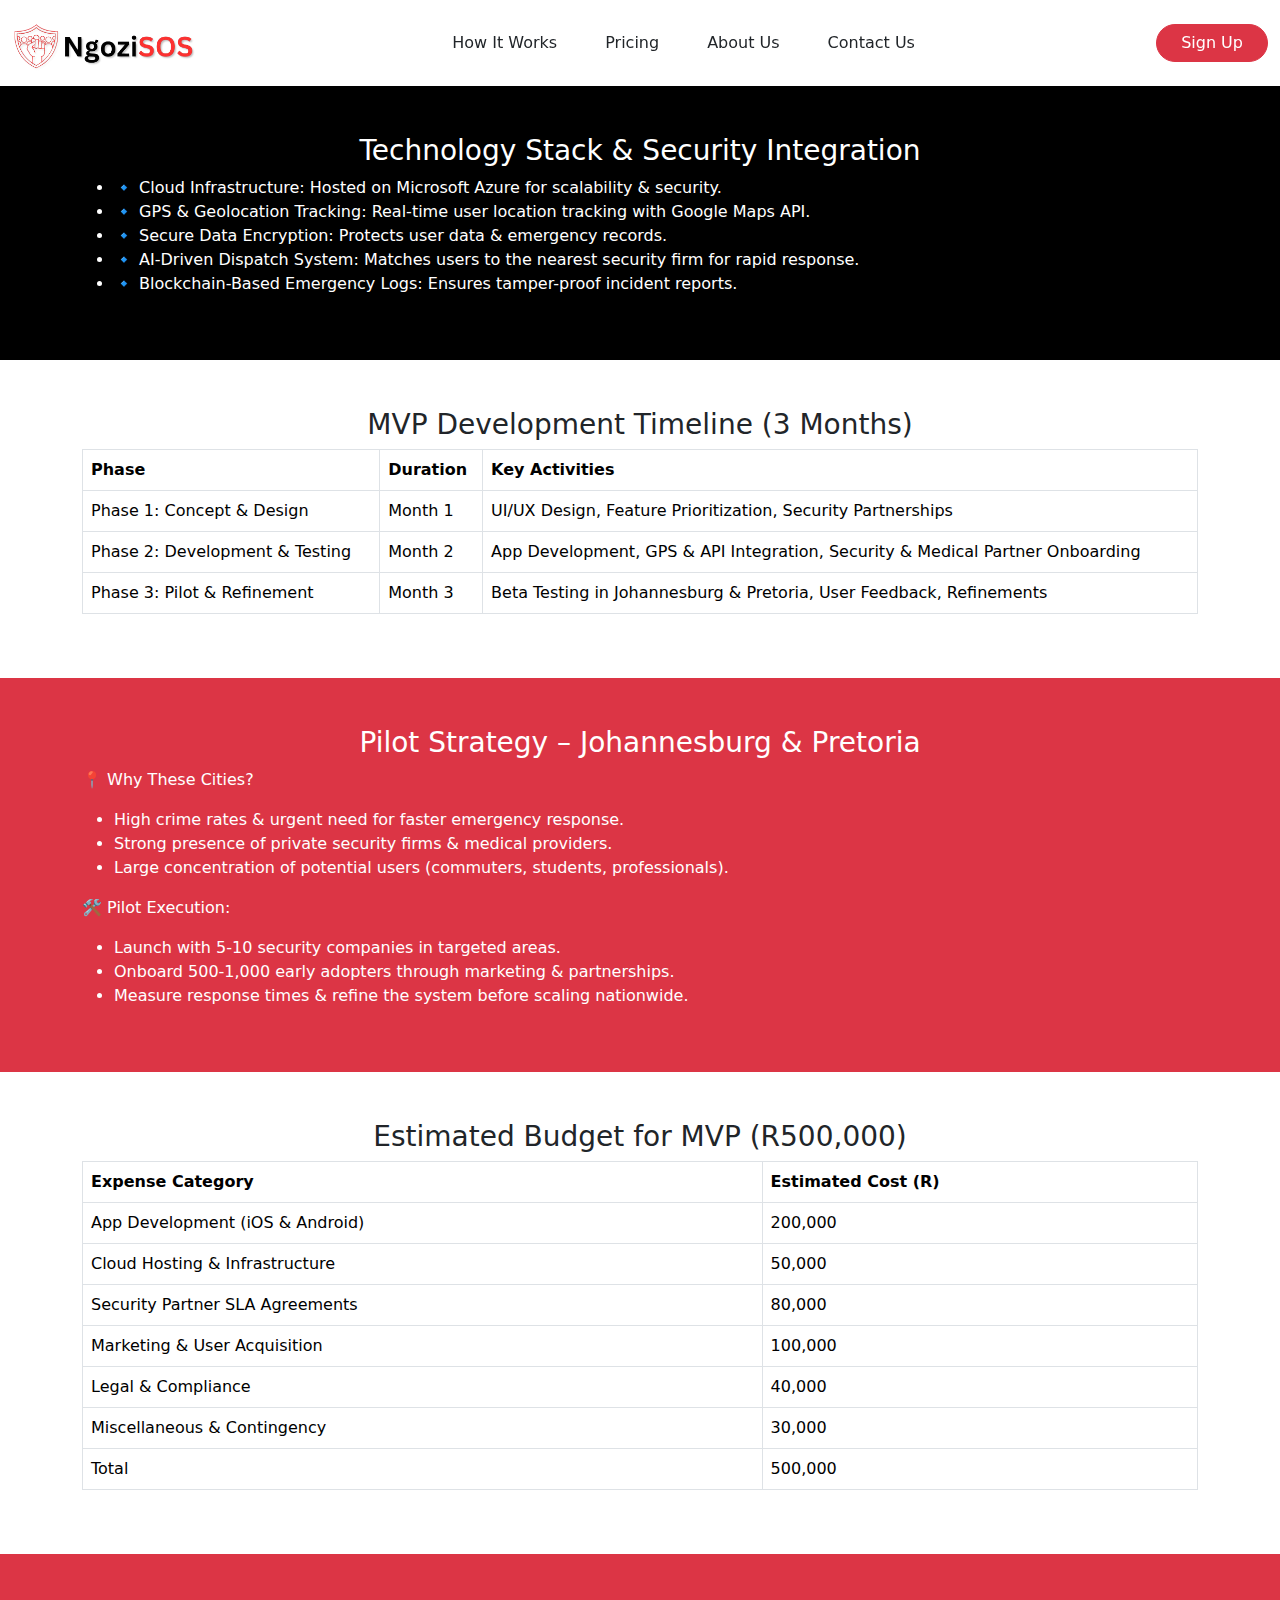
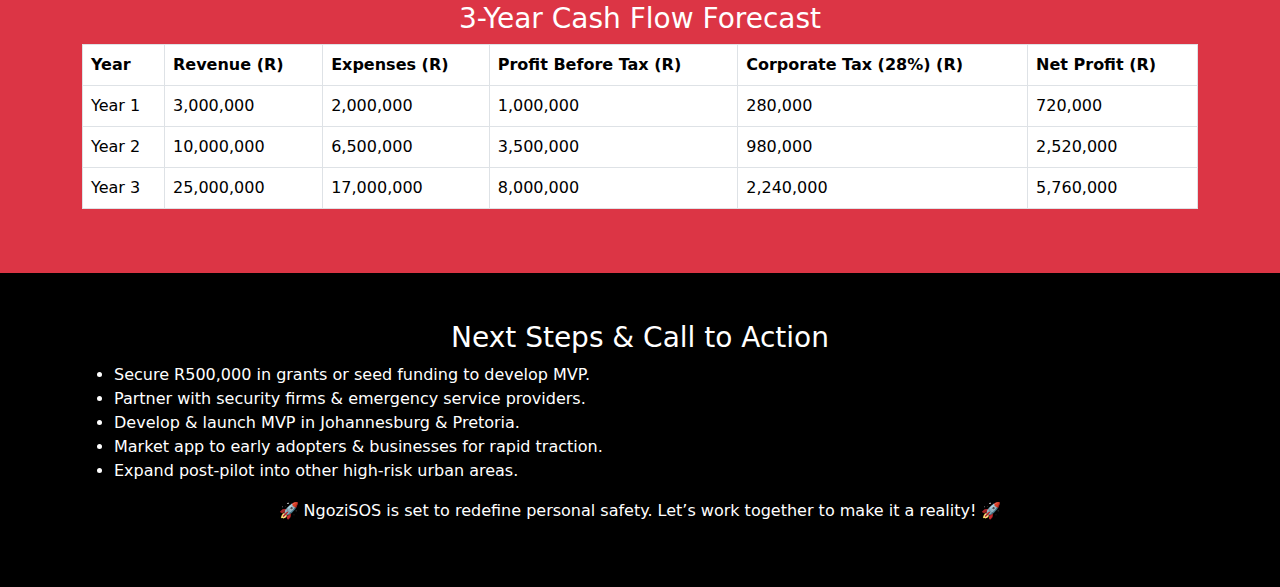
==== about.html @ a8a35af9 "Updated pages" ====
<!DOCTYPE html>
<html lang="en">
<head>
    <meta charset="UTF-8">
    <meta name="viewport" content="width=device-width, initial-scale=1.0">
    <title>About Us</title>
    <link href="https://cdn.jsdelivr.net/npm/bootstrap@5.3.0/dist/css/bootstrap.min.css" rel="stylesheet">
    <link rel="stylesheet" href="https://cdnjs.cloudflare.com/ajax/libs/font-awesome/5.15.4/css/all.min.css">
</head>
<body>
    <nav class="navbar navbar-expand-lg navbar-light bg-white sticky-top shadow-sm">
        <div class="container-fluid">
            <a class="navbar-brand" href="index.html">
                <img src="images/NgoziSOS-removebg-preview.png" alt="Logo" height="60"> 
            </a>
            <button class="navbar-toggler" type="button" data-bs-toggle="collapse" data-bs-target="#navbarNav" aria-controls="navbarNav" aria-expanded="false" aria-label="Toggle navigation">
                <span class="navbar-toggler-icon"></span>
            </button>
            <div class="collapse navbar-collapse" id="navbarNav">
                <ul class="navbar-nav mx-auto mb-2 mb-lg-0"> 
                  <li class="nav-item mx-3"> 
                        <a class="nav-link text-dark" href="how-it-works.html">How It Works</a>
                    </li>
                    <li class="nav-item mx-3"> 
                        <a class="nav-link text-dark" href="pricing.html">Pricing</a>
                    </li>
                    <li class="nav-item mx-3"> 
                        <a class="nav-link text-dark" href="about.html">About Us</a>
                    </li>
                    <li class="nav-item mx-3"> 
                        <a class="nav-link text-dark" href="contact.html">Contact Us</a>
                    </li>
                </ul>
                <a href="#" class="btn btn-danger rounded-pill px-4">Sign Up</a>
            </div>
        </div>
    </nav>
    <div class="container-fluid bg-black text-white py-5">
        <div class="container">
            <h3 class="text-center">Technology Stack & Security Integration</h3>
            <ul>
                <li>🔹 Cloud Infrastructure: Hosted on Microsoft Azure for scalability & security.</li>
                <li>🔹 GPS & Geolocation Tracking: Real-time user location tracking with Google Maps API.</li>
                <li>🔹 Secure Data Encryption: Protects user data & emergency records.</li>
                <li>🔹 AI-Driven Dispatch System: Matches users to the nearest security firm for rapid response.</li>
                <li>🔹 Blockchain-Based Emergency Logs: Ensures tamper-proof incident reports.</li>
            </ul>
        </div>
    </div>
    <div class="container-fluid bg-white text-dark py-5">
        <div class="container">
            <h3 class="text-center">MVP Development Timeline (3 Months)</h3>
            <table class="table table-bordered">
                <thead>
                    <tr>
                        <th>Phase</th>
                        <th>Duration</th>
                        <th>Key Activities</th>
                    </tr>
                </thead>
                <tbody>
                    <tr>
                        <td>Phase 1: Concept & Design</td>
                        <td>Month 1</td>
                        <td>UI/UX Design, Feature Prioritization, Security Partnerships</td>
                    </tr>
                    <tr>
                        <td>Phase 2: Development & Testing</td>
                        <td>Month 2</td>
                        <td>App Development, GPS & API Integration, Security & Medical Partner Onboarding</td>
                    </tr>
                    <tr>
                        <td>Phase 3: Pilot & Refinement</td>
                        <td>Month 3</td>
                        <td>Beta Testing in Johannesburg & Pretoria, User Feedback, Refinements</td>
                    </tr>
                </tbody>
            </table>
        </div>
    </div>
    <div class="container-fluid bg-danger text-white py-5">
        <div class="container">
            <h3 class="text-center">Pilot Strategy – Johannesburg & Pretoria</h3>
            <p>📍 Why These Cities?</p>
            <ul>
                <li>High crime rates & urgent need for faster emergency response.</li>
                <li>Strong presence of private security firms & medical providers.</li>
                <li>Large concentration of potential users (commuters, students, professionals).</li>
            </ul>
            <p>🛠 Pilot Execution:</p>
            <ul>
                <li>Launch with 5-10 security companies in targeted areas.</li>
                <li>Onboard 500-1,000 early adopters through marketing & partnerships.</li>
                <li>Measure response times & refine the system before scaling nationwide.</li>
            </ul>
        </div>
    </div>
    <div class="container-fluid bg-white text-dark py-5">
        <div class="container">
            <h3 class="text-center">Estimated Budget for MVP (R500,000)</h3>
            <table class="table table-bordered">
                <thead>
                    <tr>
                        <th>Expense Category</th>
                        <th>Estimated Cost (R)</th>
                    </tr>
                </thead>
                <tbody>
                    <tr>
                        <td>App Development (iOS & Android)</td>
                        <td>200,000</td>
                    </tr>
                    <tr>
                        <td>Cloud Hosting & Infrastructure</td>
                        <td>50,000</td>
                    </tr>
                    <tr>
                        <td>Security Partner SLA Agreements</td>
                        <td>80,000</td>
                    </tr>
                    <tr>
                        <td>Marketing & User Acquisition</td>
                        <td>100,000</td>
                    </tr>
                    <tr>
                        <td>Legal & Compliance</td>
                        <td>40,000</td>
                    </tr>
                    <tr>
                        <td>Miscellaneous & Contingency</td>
                        <td>30,000</td>
                    </tr>
                    <tr>
                        <td>Total</td>
                        <td>500,000</td>
                    </tr>
                </tbody>
            </table>
        </div>
    </div>
    <div class="container-fluid bg-danger text-white py-5">
        <div class="container">
            <h3 class="text-center">3-Year Cash Flow Forecast</h3>
            <table class="table table-bordered">
                <thead>
                    <tr>
                        <th>Year</th>
                        <th>Revenue (R)</th>
                        <th>Expenses (R)</th>
                        <th>Profit Before Tax (R)</th>
                        <th>Corporate Tax (28%) (R)</th>
                        <th>Net Profit (R)</th>
                    </tr>
                </thead>
                <tbody>
                    <tr>
                        <td>Year 1</td>
                        <td>3,000,000</td>
                        <td>2,000,000</td>
                        <td>1,000,000</td>
                        <td>280,000</td>
                        <td>720,000</td>
                    </tr>
                    <tr>
                        <td>Year 2</td>
                        <td>10,000,000</td>
                        <td>6,500,000</td>
                        <td>3,500,000</td>
                        <td>980,000</td>
                        <td>2,520,000</td>
                    </tr>
                    <tr>
                        <td>Year 3</td>
                        <td>25,000,000</td>
                        <td>17,000,000</td>
                        <td>8,000,000</td>
                        <td>2,240,000</td>
                        <td>5,760,000</td>
                    </tr>
                </tbody>
            </table>
        </div>
    </div>
    <div class="container-fluid bg-black text-white py-5">
        <div class="container">
            <h3 class="text-center">Next Steps & Call to Action</h3>
            <ul>
                <li>Secure R500,000 in grants or seed funding to develop MVP.</li>
                <li>Partner with security firms & emergency service providers.</li>
                <li>Develop & launch MVP in Johannesburg & Pretoria.</li>
                <li>Market app to early adopters & businesses for rapid traction.</li>
                <li>Expand post-pilot into other high-risk urban areas.</li>
            </ul>
            <p class="text-center">🚀 NgoziSOS is set to redefine personal safety. Let’s work together to make it a reality! 🚀</p>
        </div>
    </div>
</body>
</html>
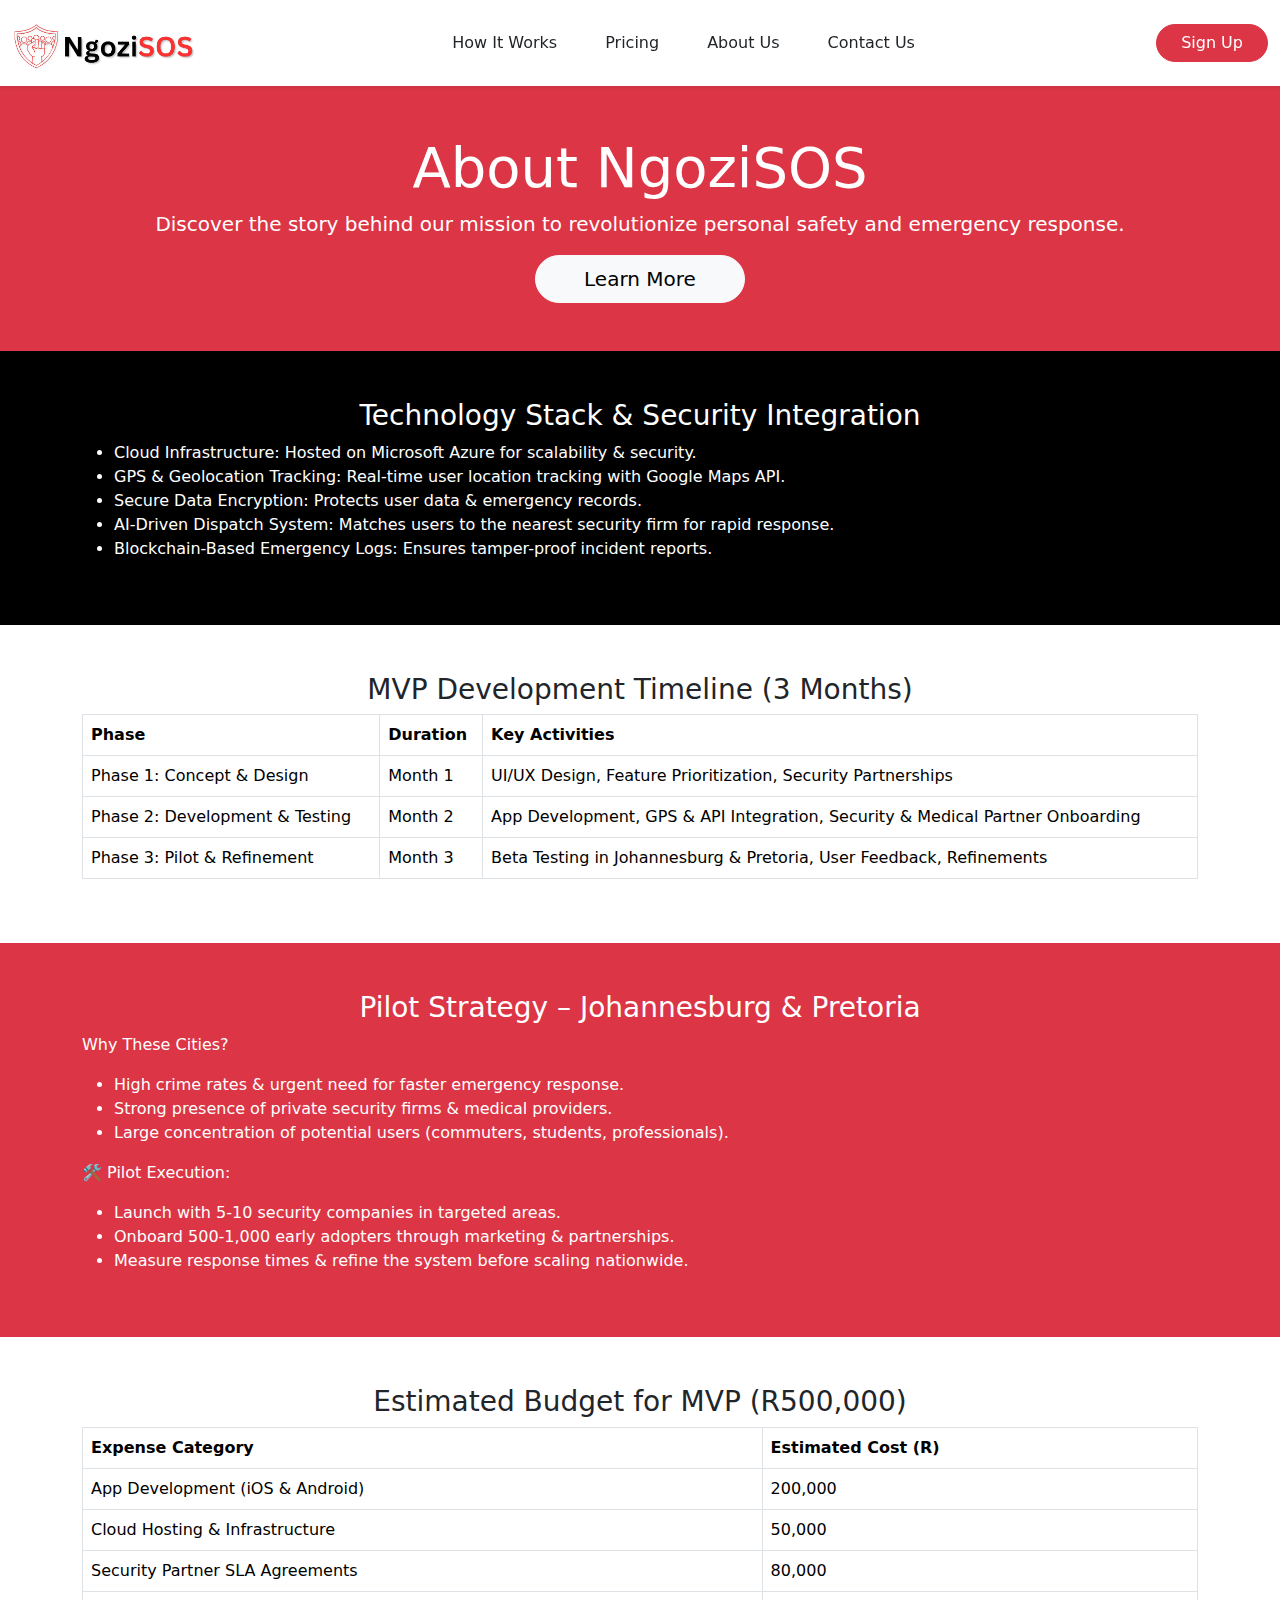
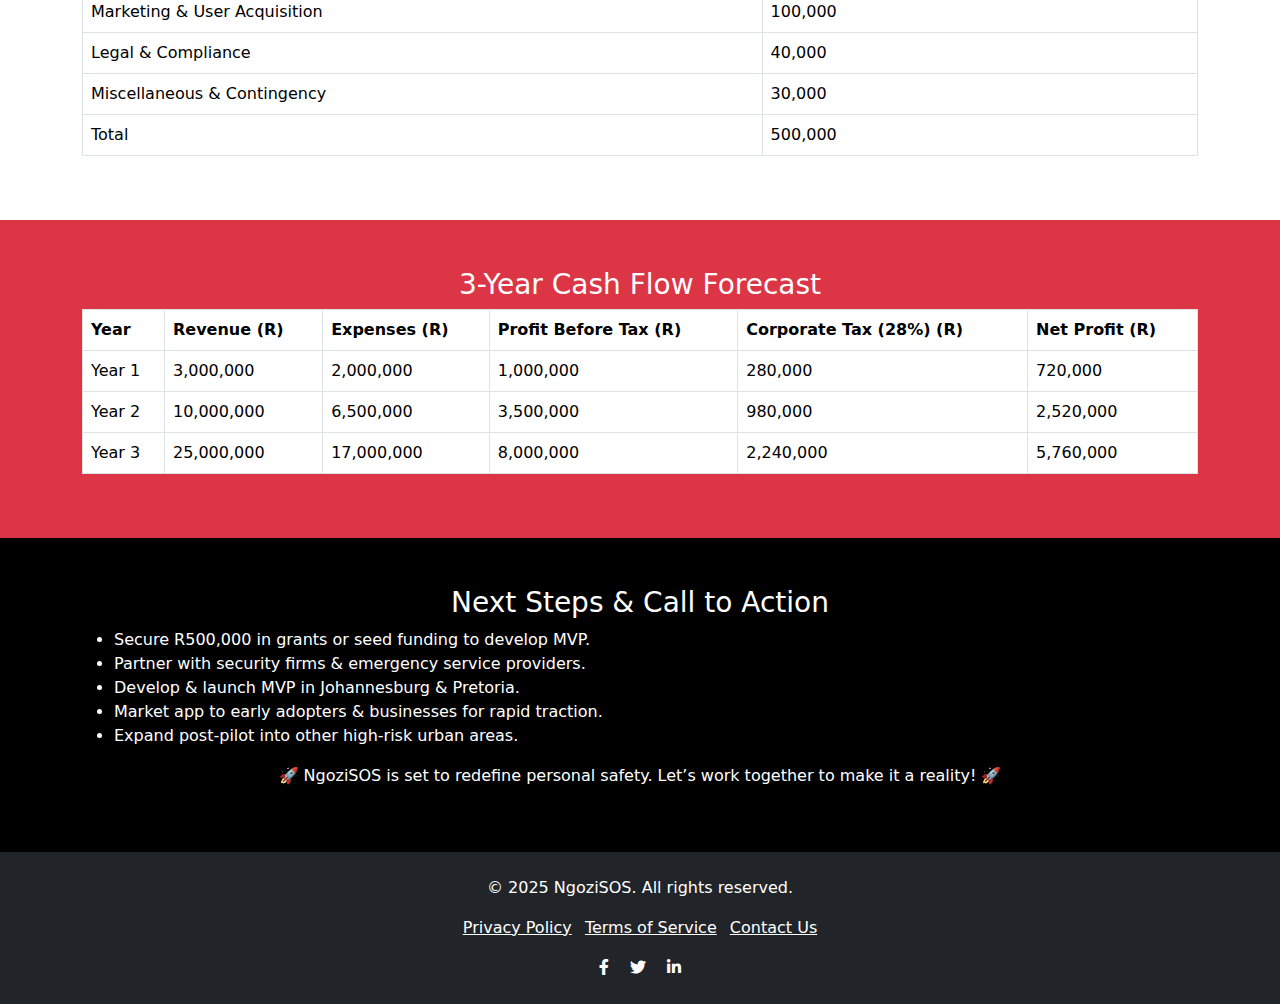
==== commit 2f044c58: "responsiveness" ====
--- a/about.html
+++ b/about.html
@@ -35,53 +35,62 @@
             </div>
         </div>
     </nav>
+    <div class="jumbotron jumbotron-fluid bg-danger text-white text-center py-5">
+        <div class="container">
+            <h1 class="display-4">About NgoziSOS</h1>
+            <p class="lead">Discover the story behind our mission to revolutionize personal safety and emergency response.</p>
+            <a href="#" class="btn btn-light btn-lg rounded-pill px-5">Learn More</a>
+        </div>
+    </div>
     <div class="container-fluid bg-black text-white py-5">
         <div class="container">
             <h3 class="text-center">Technology Stack & Security Integration</h3>
             <ul>
-                <li>🔹 Cloud Infrastructure: Hosted on Microsoft Azure for scalability & security.</li>
-                <li>🔹 GPS & Geolocation Tracking: Real-time user location tracking with Google Maps API.</li>
-                <li>🔹 Secure Data Encryption: Protects user data & emergency records.</li>
-                <li>🔹 AI-Driven Dispatch System: Matches users to the nearest security firm for rapid response.</li>
-                <li>🔹 Blockchain-Based Emergency Logs: Ensures tamper-proof incident reports.</li>
+                <li>Cloud Infrastructure: Hosted on Microsoft Azure for scalability & security.</li>
+                <li>GPS & Geolocation Tracking: Real-time user location tracking with Google Maps API.</li>
+                <li>Secure Data Encryption: Protects user data & emergency records.</li>
+                <li>AI-Driven Dispatch System: Matches users to the nearest security firm for rapid response.</li>
+                <li>Blockchain-Based Emergency Logs: Ensures tamper-proof incident reports.</li>
             </ul>
         </div>
     </div>
     <div class="container-fluid bg-white text-dark py-5">
         <div class="container">
             <h3 class="text-center">MVP Development Timeline (3 Months)</h3>
-            <table class="table table-bordered">
-                <thead>
-                    <tr>
-                        <th>Phase</th>
-                        <th>Duration</th>
-                        <th>Key Activities</th>
-                    </tr>
-                </thead>
-                <tbody>
-                    <tr>
-                        <td>Phase 1: Concept & Design</td>
-                        <td>Month 1</td>
-                        <td>UI/UX Design, Feature Prioritization, Security Partnerships</td>
-                    </tr>
-                    <tr>
-                        <td>Phase 2: Development & Testing</td>
-                        <td>Month 2</td>
-                        <td>App Development, GPS & API Integration, Security & Medical Partner Onboarding</td>
-                    </tr>
-                    <tr>
-                        <td>Phase 3: Pilot & Refinement</td>
-                        <td>Month 3</td>
-                        <td>Beta Testing in Johannesburg & Pretoria, User Feedback, Refinements</td>
-                    </tr>
-                </tbody>
-            </table>
+            <div class="table-responsive">
+                <table class="table table-bordered">
+                    <thead>
+                        <tr>
+                            <th>Phase</th>
+                            <th>Duration</th>
+                            <th>Key Activities</th>
+                        </tr>
+                    </thead>
+                    <tbody>
+                        <tr>
+                            <td>Phase 1: Concept & Design</td>
+                            <td>Month 1</td>
+                            <td>UI/UX Design, Feature Prioritization, Security Partnerships</td>
+                        </tr>
+                        <tr>
+                            <td>Phase 2: Development & Testing</td>
+                            <td>Month 2</td>
+                            <td>App Development, GPS & API Integration, Security & Medical Partner Onboarding</td>
+                        </tr>
+                        <tr>
+                            <td>Phase 3: Pilot & Refinement</td>
+                            <td>Month 3</td>
+                            <td>Beta Testing in Johannesburg & Pretoria, User Feedback, Refinements</td>
+                        </tr>
+                    </tbody>
+                </table>
+            </div>
         </div>
     </div>
     <div class="container-fluid bg-danger text-white py-5">
         <div class="container">
             <h3 class="text-center">Pilot Strategy – Johannesburg & Pretoria</h3>
-            <p>📍 Why These Cities?</p>
+            <p>Why These Cities?</p>
             <ul>
                 <li>High crime rates & urgent need for faster emergency response.</li>
                 <li>Strong presence of private security firms & medical providers.</li>
@@ -98,87 +107,91 @@
     <div class="container-fluid bg-white text-dark py-5">
         <div class="container">
             <h3 class="text-center">Estimated Budget for MVP (R500,000)</h3>
-            <table class="table table-bordered">
-                <thead>
-                    <tr>
-                        <th>Expense Category</th>
-                        <th>Estimated Cost (R)</th>
-                    </tr>
-                </thead>
-                <tbody>
-                    <tr>
-                        <td>App Development (iOS & Android)</td>
-                        <td>200,000</td>
-                    </tr>
-                    <tr>
-                        <td>Cloud Hosting & Infrastructure</td>
-                        <td>50,000</td>
-                    </tr>
-                    <tr>
-                        <td>Security Partner SLA Agreements</td>
-                        <td>80,000</td>
-                    </tr>
-                    <tr>
-                        <td>Marketing & User Acquisition</td>
-                        <td>100,000</td>
-                    </tr>
-                    <tr>
-                        <td>Legal & Compliance</td>
-                        <td>40,000</td>
-                    </tr>
-                    <tr>
-                        <td>Miscellaneous & Contingency</td>
-                        <td>30,000</td>
-                    </tr>
-                    <tr>
-                        <td>Total</td>
-                        <td>500,000</td>
-                    </tr>
-                </tbody>
-            </table>
+            <div class="table-responsive">
+                <table class="table table-bordered">
+                    <thead>
+                        <tr>
+                            <th>Expense Category</th>
+                            <th>Estimated Cost (R)</th>
+                        </tr>
+                    </thead>
+                    <tbody>
+                        <tr>
+                            <td>App Development (iOS & Android)</td>
+                            <td>200,000</td>
+                        </tr>
+                        <tr>
+                            <td>Cloud Hosting & Infrastructure</td>
+                            <td>50,000</td>
+                        </tr>
+                        <tr>
+                            <td>Security Partner SLA Agreements</td>
+                            <td>80,000</td>
+                        </tr>
+                        <tr>
+                            <td>Marketing & User Acquisition</td>
+                            <td>100,000</td>
+                        </tr>
+                        <tr>
+                            <td>Legal & Compliance</td>
+                            <td>40,000</td>
+                        </tr>
+                        <tr>
+                            <td>Miscellaneous & Contingency</td>
+                            <td>30,000</td>
+                        </tr>
+                        <tr>
+                            <td>Total</td>
+                            <td>500,000</td>
+                        </tr>
+                    </tbody>
+                </table>
+            </div>
         </div>
     </div>
     <div class="container-fluid bg-danger text-white py-5">
         <div class="container">
             <h3 class="text-center">3-Year Cash Flow Forecast</h3>
-            <table class="table table-bordered">
-                <thead>
-                    <tr>
-                        <th>Year</th>
-                        <th>Revenue (R)</th>
-                        <th>Expenses (R)</th>
-                        <th>Profit Before Tax (R)</th>
-                        <th>Corporate Tax (28%) (R)</th>
-                        <th>Net Profit (R)</th>
-                    </tr>
-                </thead>
-                <tbody>
-                    <tr>
-                        <td>Year 1</td>
-                        <td>3,000,000</td>
-                        <td>2,000,000</td>
-                        <td>1,000,000</td>
-                        <td>280,000</td>
-                        <td>720,000</td>
-                    </tr>
-                    <tr>
-                        <td>Year 2</td>
-                        <td>10,000,000</td>
-                        <td>6,500,000</td>
-                        <td>3,500,000</td>
-                        <td>980,000</td>
-                        <td>2,520,000</td>
-                    </tr>
-                    <tr>
-                        <td>Year 3</td>
-                        <td>25,000,000</td>
-                        <td>17,000,000</td>
-                        <td>8,000,000</td>
-                        <td>2,240,000</td>
-                        <td>5,760,000</td>
-                    </tr>
-                </tbody>
-            </table>
+            <div class="table-responsive">
+                <table class="table table-bordered">
+                    <thead>
+                        <tr>
+                            <th>Year</th>
+                            <th>Revenue (R)</th>
+                            <th>Expenses (R)</th>
+                            <th>Profit Before Tax (R)</th>
+                            <th>Corporate Tax (28%) (R)</th>
+                            <th>Net Profit (R)</th>
+                        </tr>
+                    </thead>
+                    <tbody>
+                        <tr>
+                            <td>Year 1</td>
+                            <td>3,000,000</td>
+                            <td>2,000,000</td>
+                            <td>1,000,000</td>
+                            <td>280,000</td>
+                            <td>720,000</td>
+                        </tr>
+                        <tr>
+                            <td>Year 2</td>
+                            <td>10,000,000</td>
+                            <td>6,500,000</td>
+                            <td>3,500,000</td>
+                            <td>980,000</td>
+                            <td>2,520,000</td>
+                        </tr>
+                        <tr>
+                            <td>Year 3</td>
+                            <td>25,000,000</td>
+                            <td>17,000,000</td>
+                            <td>8,000,000</td>
+                            <td>2,240,000</td>
+                            <td>5,760,000</td>
+                        </tr>
+                    </tbody>
+                </table>
+            </div>
         </div>
     </div>
     <div class="container-fluid bg-black text-white py-5">
@@ -194,5 +207,21 @@
             <p class="text-center">🚀 NgoziSOS is set to redefine personal safety. Let’s work together to make it a reality! 🚀</p>
         </div>
     </div>
+    <footer class="bg-dark text-white py-4">
+        <div class="container text-center">
+            <p>&copy; 2025 NgoziSOS. All rights reserved.</p>
+            <ul class="list-inline">
+                <li class="list-inline-item"><a href="#" class="text-white">Privacy Policy</a></li>
+                <li class="list-inline-item"><a href="#" class="text-white">Terms of Service</a></li>
+                <li class="list-inline-item"><a href="#" class="text-white">Contact Us</a></li>
+            </ul>
+            <div class="social-icons">
+                <a href="#" class="text-white mx-2"><i class="fab fa-facebook-f"></i></a>
+                <a href="#" class="text-white mx-2"><i class="fab fa-twitter"></i></a>
+                <a href="#" class="text-white mx-2"><i class="fab fa-linkedin-in"></i></a>
+            </div>
+        </div>
+    </footer>
+    <script src="https://cdn.jsdelivr.net/npm/bootstrap@5.3.0/dist/js/bootstrap.bundle.min.js"></script>
 </body>
 </html>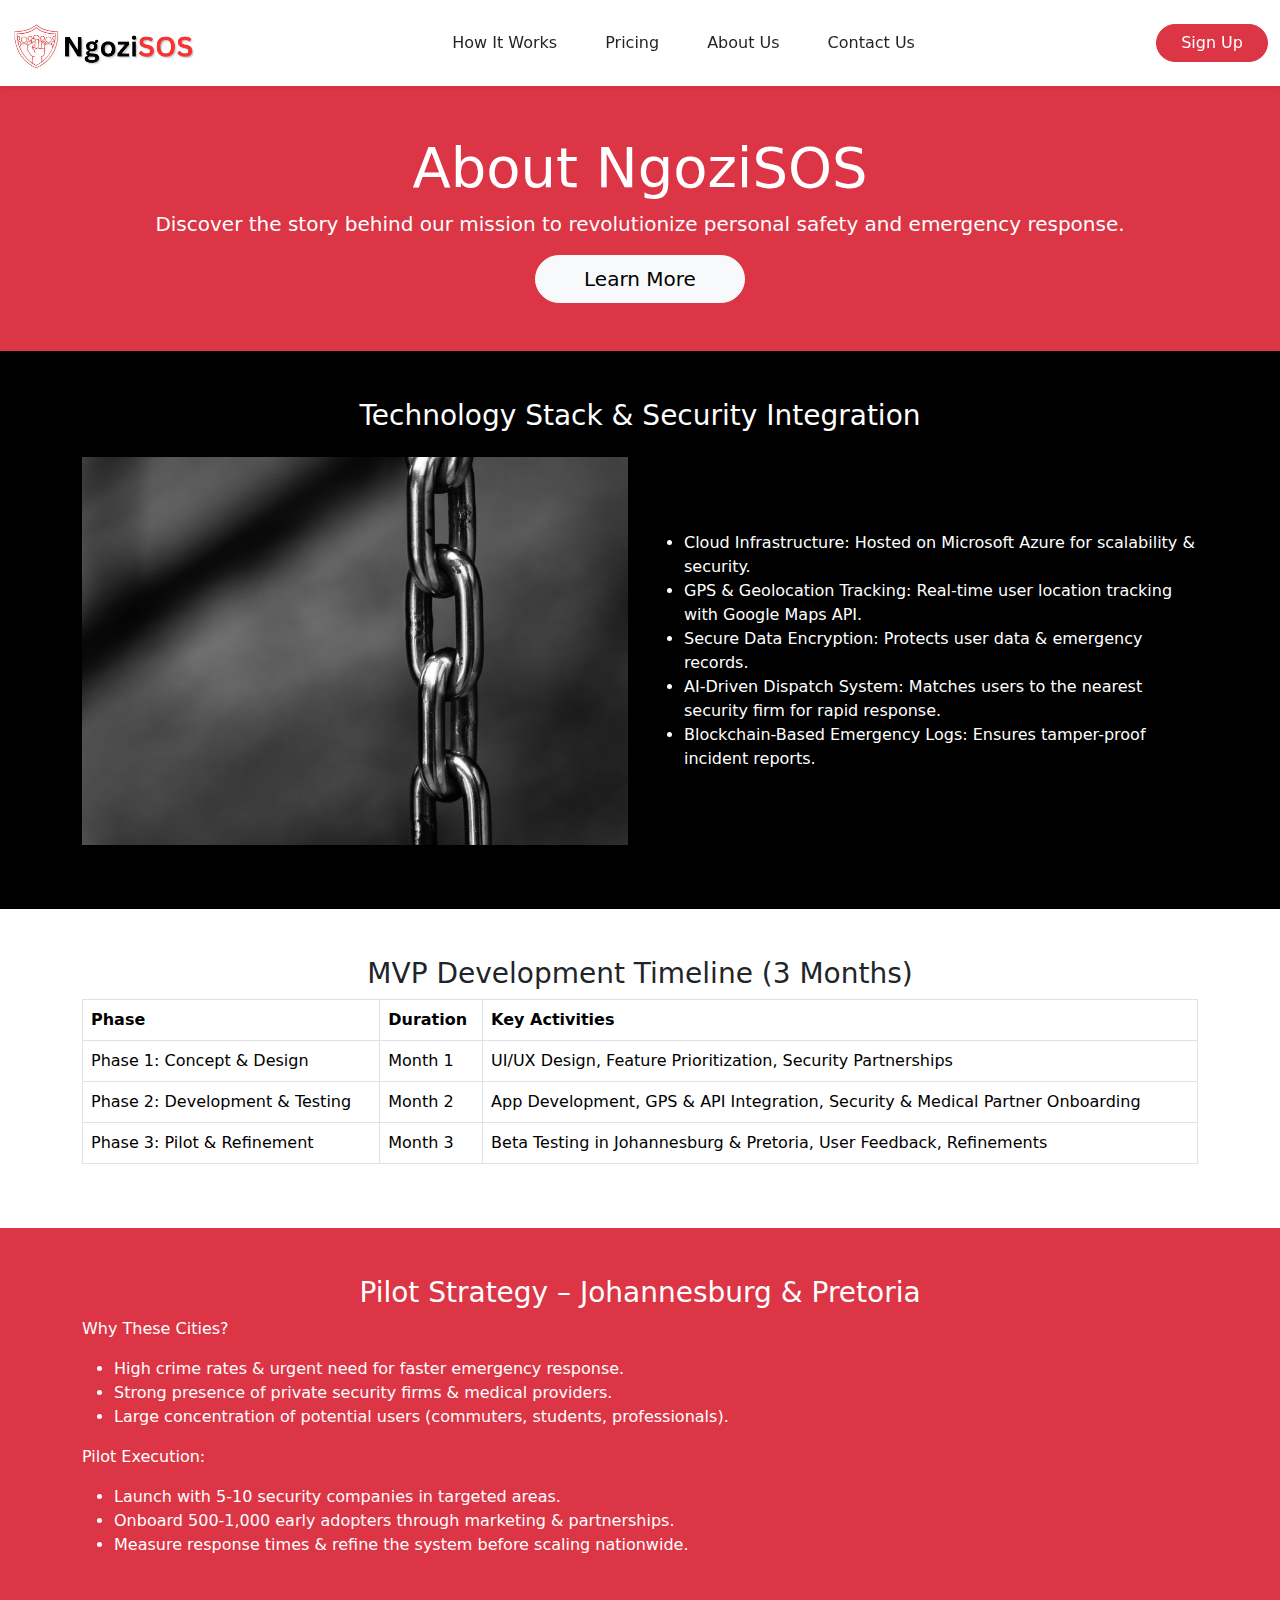
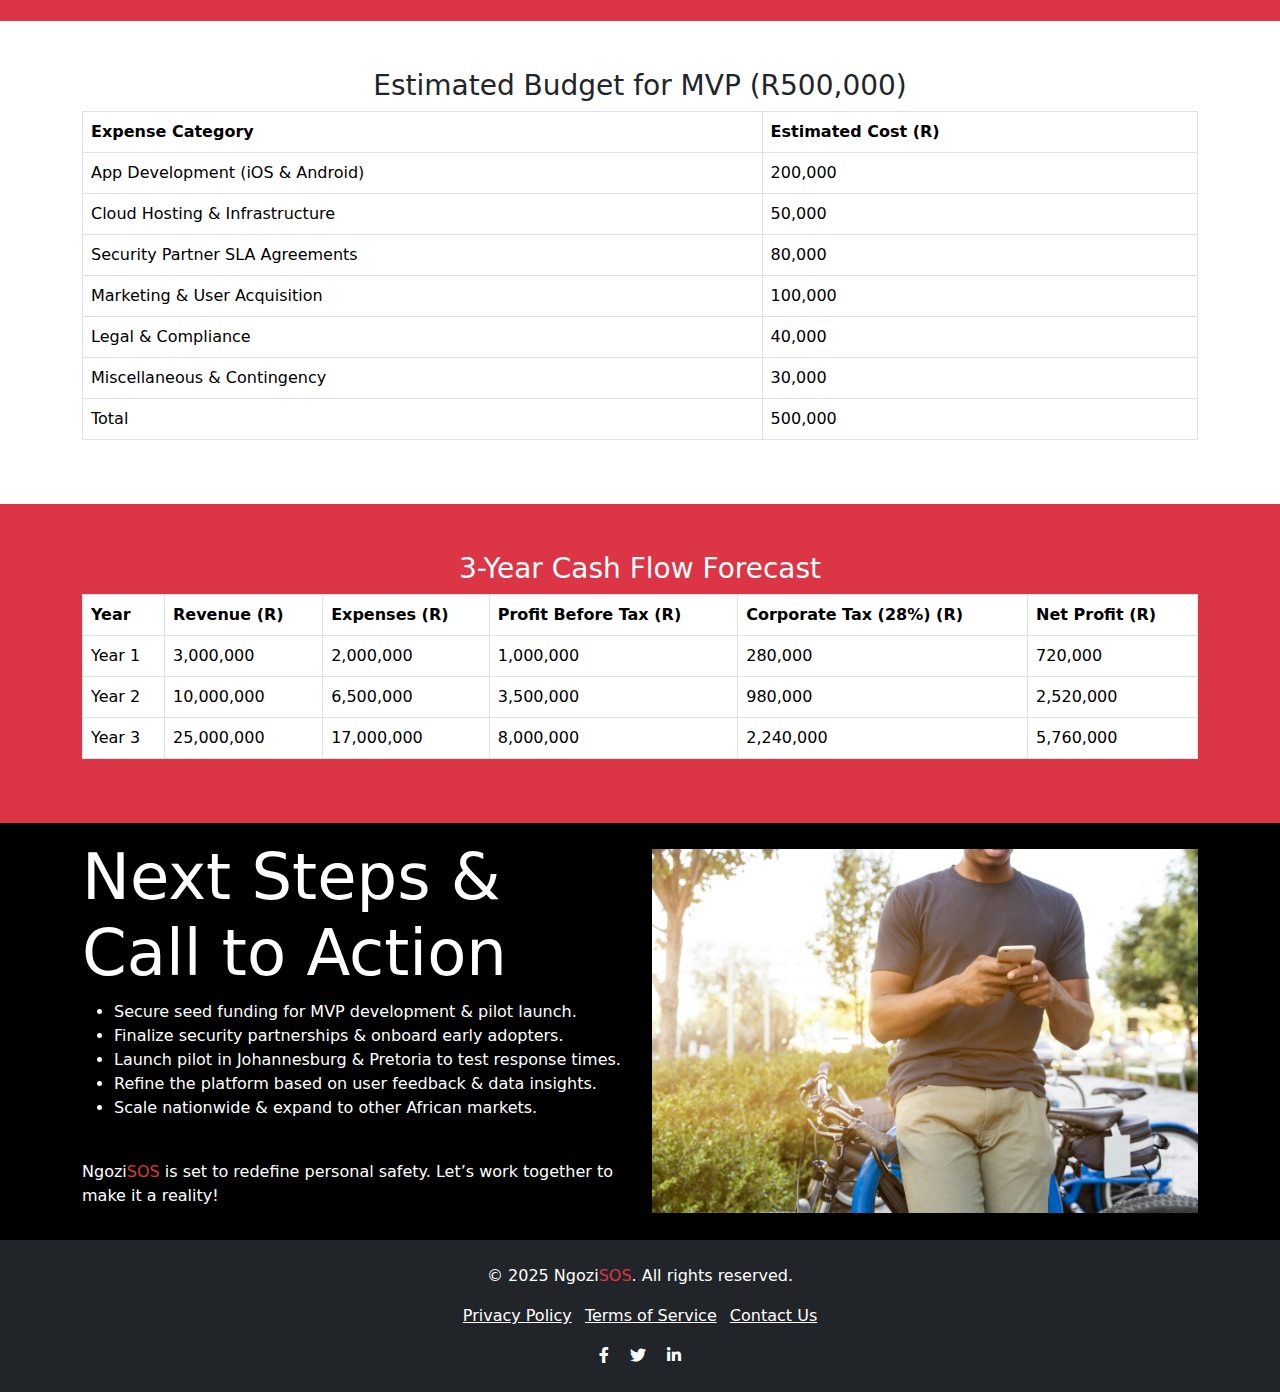
==== commit ad0f64aa: "about pg" ====
--- a/about.html
+++ b/about.html
@@ -6,6 +6,7 @@
     <title>About Us</title>
     <link href="https://cdn.jsdelivr.net/npm/bootstrap@5.3.0/dist/css/bootstrap.min.css" rel="stylesheet">
     <link rel="stylesheet" href="https://cdnjs.cloudflare.com/ajax/libs/font-awesome/5.15.4/css/all.min.css">
+    <link rel="stylesheet" href="styles.css">
 </head>
 <body>
     <nav class="navbar navbar-expand-lg navbar-light bg-white sticky-top shadow-sm">
@@ -44,14 +45,21 @@
     </div>
     <div class="container-fluid bg-black text-white py-5">
         <div class="container">
-            <h3 class="text-center">Technology Stack & Security Integration</h3>
-            <ul>
-                <li>Cloud Infrastructure: Hosted on Microsoft Azure for scalability & security.</li>
-                <li>GPS & Geolocation Tracking: Real-time user location tracking with Google Maps API.</li>
-                <li>Secure Data Encryption: Protects user data & emergency records.</li>
-                <li>AI-Driven Dispatch System: Matches users to the nearest security firm for rapid response.</li>
-                <li>Blockchain-Based Emergency Logs: Ensures tamper-proof incident reports.</li>
-            </ul>
+            <h3 class="text-center mb-4">Technology Stack & Security Integration</h3>
+            <div class="row align-items-center">
+                <div class="col-md-6 d-flex justify-content-center">
+                    <img src="images/pexels-pixabay-220237.jpg" class="img-fluid custom-img mb-3" alt="Technology Image">
+                </div>
+                <div class="col-md-6 d-flex flex-column justify-content-center">
+                    <ul>
+                        <li>Cloud Infrastructure: Hosted on Microsoft Azure for scalability & security.</li>
+                        <li>GPS & Geolocation Tracking: Real-time user location tracking with Google Maps API.</li>
+                        <li>Secure Data Encryption: Protects user data & emergency records.</li>
+                        <li>AI-Driven Dispatch System: Matches users to the nearest security firm for rapid response.</li>
+                        <li>Blockchain-Based Emergency Logs: Ensures tamper-proof incident reports.</li>
+                    </ul>
+                </div>
+            </div>
         </div>
     </div>
     <div class="container-fluid bg-white text-dark py-5">
@@ -96,7 +104,7 @@
                 <li>Strong presence of private security firms & medical providers.</li>
                 <li>Large concentration of potential users (commuters, students, professionals).</li>
             </ul>
-            <p>🛠 Pilot Execution:</p>
+            <p>Pilot Execution:</p>
             <ul>
                 <li>Launch with 5-10 security companies in targeted areas.</li>
                 <li>Onboard 500-1,000 early adopters through marketing & partnerships.</li>
@@ -194,22 +202,32 @@
             </div>
         </div>
     </div>
-    <div class="container-fluid bg-black text-white py-5">
-        <div class="container">
-            <h3 class="text-center">Next Steps & Call to Action</h3>
-            <ul>
-                <li>Secure R500,000 in grants or seed funding to develop MVP.</li>
-                <li>Partner with security firms & emergency service providers.</li>
-                <li>Develop & launch MVP in Johannesburg & Pretoria.</li>
-                <li>Market app to early adopters & businesses for rapid traction.</li>
-                <li>Expand post-pilot into other high-risk urban areas.</li>
-            </ul>
-            <p class="text-center">🚀 NgoziSOS is set to redefine personal safety. Let’s work together to make it a reality! 🚀</p>
-        </div>
-    </div>
+    
+    
+    <section class="container-fluid d-flex align-items-center justify-content-center bg-black text-white p-3">
+        <div class="container mb-auto">
+            <div class="row align-items-center">
+                <div class="col-md-6 d-flex flex-column justify-content-center">
+                    <h3 class="display-3">Next Steps & Call to Action</h3>
+                    <ul>
+                        <li>Secure seed funding for MVP development & pilot launch.</li>
+                        <li>Finalize security partnerships & onboard early adopters.</li>
+                        <li>Launch pilot in Johannesburg & Pretoria to test response times.</li>
+                        <li>Refine the platform based on user feedback & data insights.</li>
+                        <li>Scale nationwide & expand to other African markets.</li>
+                    </ul>
+                    <p class="mt-4">Ngozi<span class="text-danger">SOS</span> is set to redefine personal safety. Let’s work together to make it a reality!</p>
+                </div>
+                <div class="col-md-6 d-flex justify-content-center">
+                    <img src="images/pexels-linkedin-1251855.jpg" class="img-fluid custom-img" alt="Description of image">
+                </div>
+            </div>
+        </div>
+    </section>
+    
     <footer class="bg-dark text-white py-4">
         <div class="container text-center">
-            <p>&copy; 2025 NgoziSOS. All rights reserved.</p>
+            <p>&copy; 2025 Ngozi<span class="text-danger">SOS</span>. All rights reserved.</p>
             <ul class="list-inline">
                 <li class="list-inline-item"><a href="#" class="text-white">Privacy Policy</a></li>
                 <li class="list-inline-item"><a href="#" class="text-white">Terms of Service</a></li>
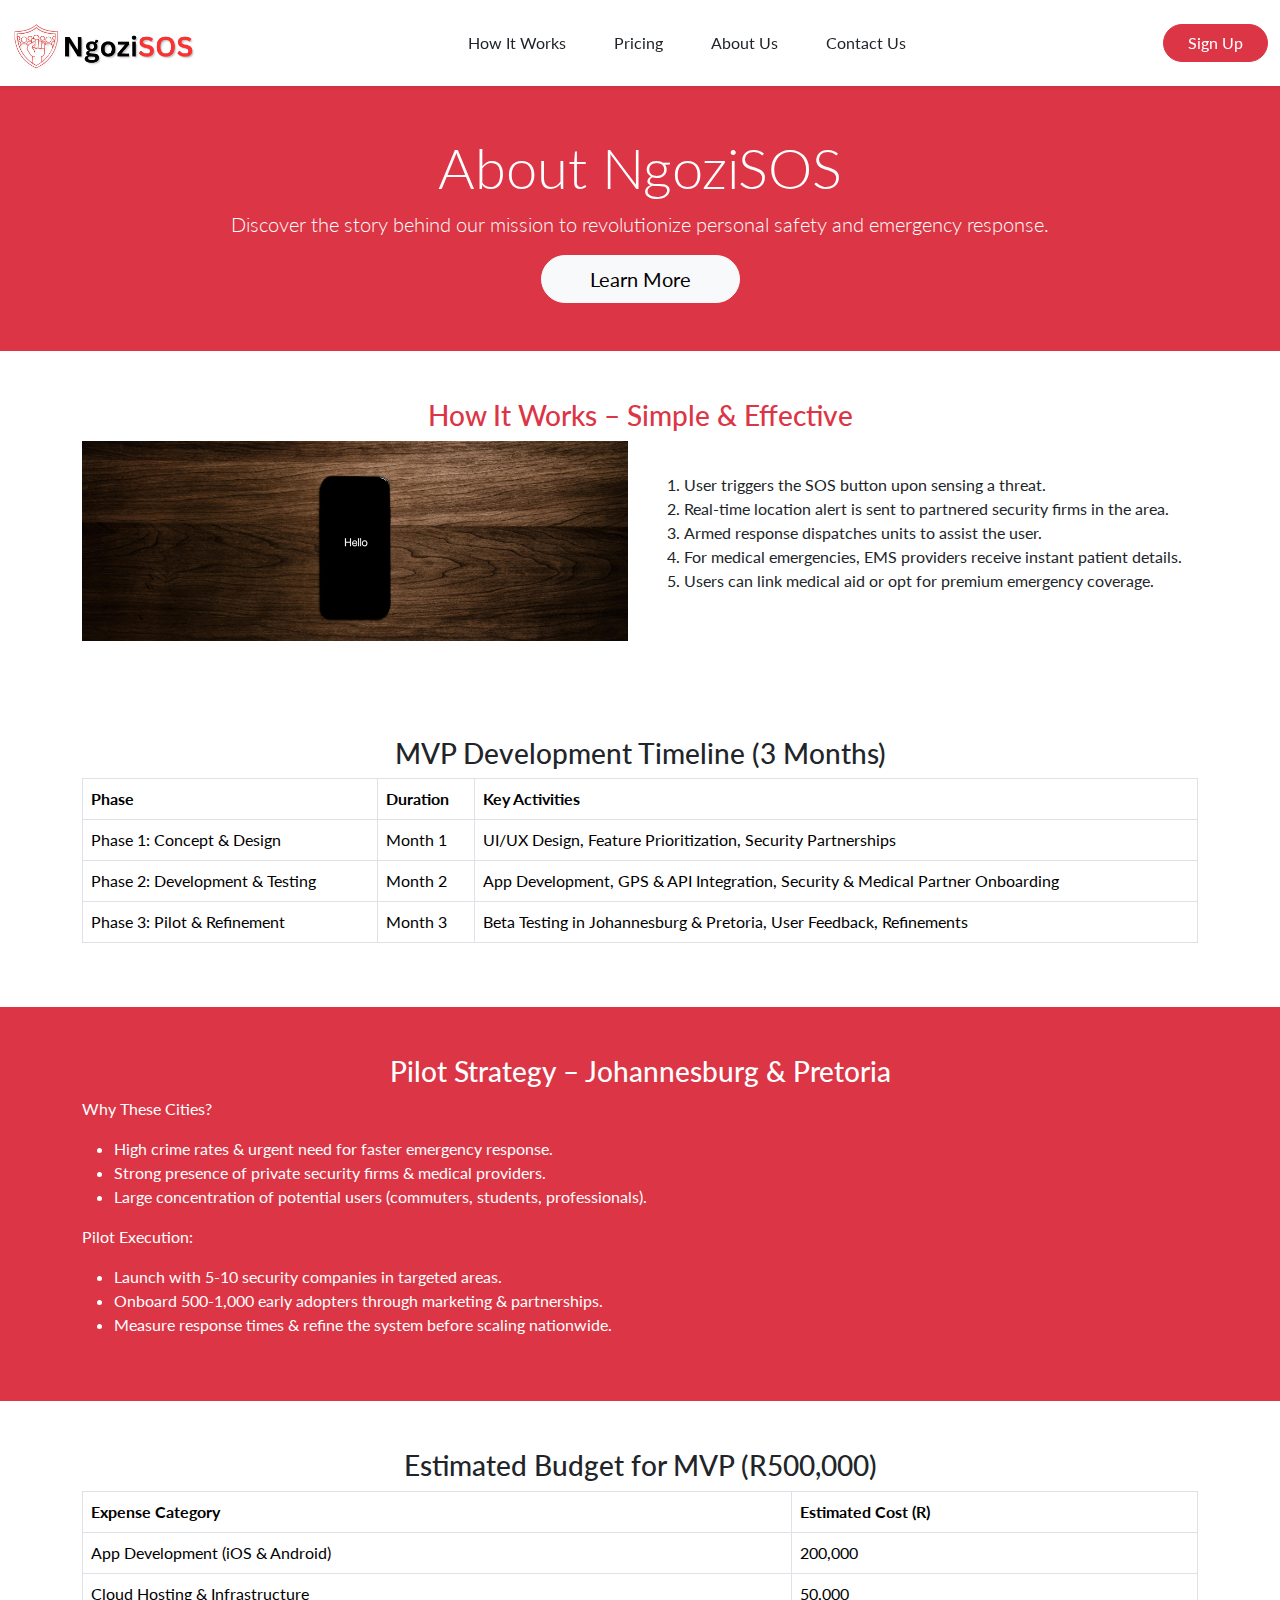
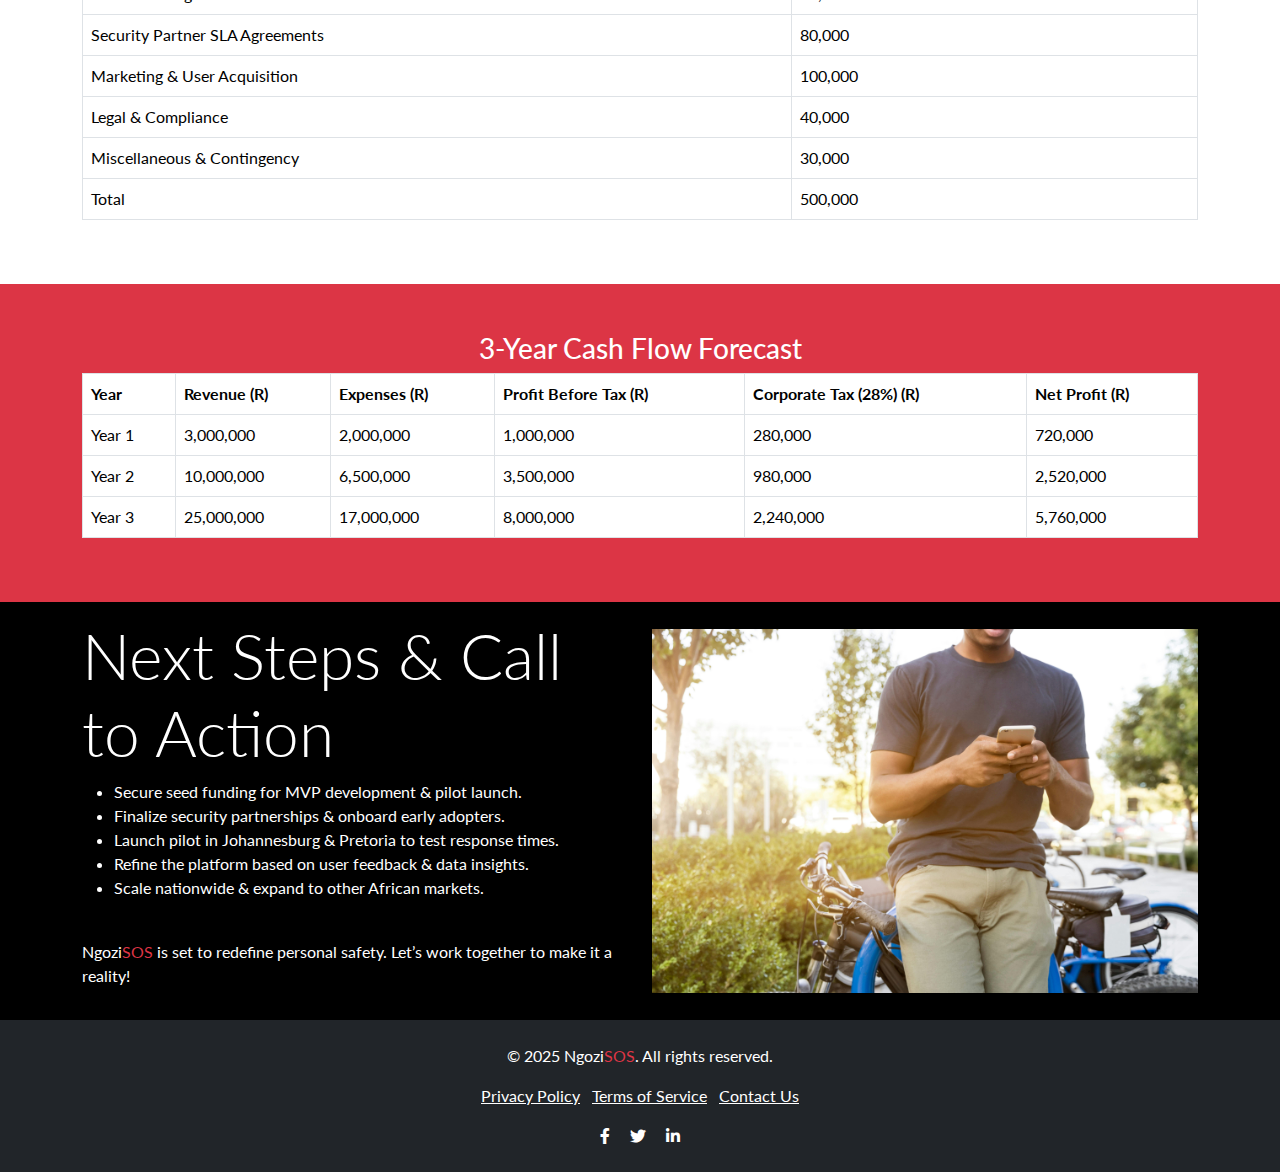
==== commit af7e70e5: "images" ====
--- a/about.html
+++ b/about.html
@@ -43,21 +43,21 @@
             <a href="#" class="btn btn-light btn-lg rounded-pill px-5">Learn More</a>
         </div>
     </div>
-    <div class="container-fluid bg-black text-white py-5">
-        <div class="container">
-            <h3 class="text-center mb-4">Technology Stack & Security Integration</h3>
-            <div class="row align-items-center">
-                <div class="col-md-6 d-flex justify-content-center">
-                    <img src="images/pexels-pixabay-220237.jpg" class="img-fluid custom-img mb-3" alt="Technology Image">
-                </div>
-                <div class="col-md-6 d-flex flex-column justify-content-center">
-                    <ul>
-                        <li>Cloud Infrastructure: Hosted on Microsoft Azure for scalability & security.</li>
-                        <li>GPS & Geolocation Tracking: Real-time user location tracking with Google Maps API.</li>
-                        <li>Secure Data Encryption: Protects user data & emergency records.</li>
-                        <li>AI-Driven Dispatch System: Matches users to the nearest security firm for rapid response.</li>
-                        <li>Blockchain-Based Emergency Logs: Ensures tamper-proof incident reports.</li>
-                    </ul>
+    <div class="container-fluid py-5">
+        <div class="container">
+            <h3 class="text-center text-danger">How It Works – Simple & Effective</h3>
+            <div class="row d-flex align-items-center">
+                <div class="col-md-6 col-lg-6">
+                    <img src="images/pexels-lastly-1275929.jpg" alt="Illustration of NgoziSOS operations" class="img-fluid responsive-img">
+                </div>
+                <div class="col-md-6">
+                    <ol>
+                        <li>User triggers the SOS button upon sensing a threat.</li>
+                        <li>Real-time location alert is sent to partnered security firms in the area.</li>
+                        <li>Armed response dispatches units to assist the user.</li>
+                        <li>For medical emergencies, EMS providers receive instant patient details.</li>
+                        <li>Users can link medical aid or opt for premium emergency coverage.</li>
+                    </ol>
                 </div>
             </div>
         </div>
--- a/styles.css
+++ b/styles.css
@@ -0,0 +1,26 @@
+@import url('https://fonts.googleapis.com/css2?family=Lato:ital,wght@0,100;0,300;0,400;0,700;0,900;1,100;1,300;1,400;1,700;1,900&display=swap');
+
+body {
+    font-family: 'Lato', sans-serif;
+  }
+
+.custom-img {
+    width: 100%;
+    height: auto;
+    max-height: 100%;
+    object-fit: cover;
+}
+.column {
+    display: flex;
+    align-items: center;
+}
+.hiw-custom-img {
+    max-height: 200px; /* Set your desired maximum height */
+    width: 100%; /* Ensure it fills the width of its container */
+    object-fit: cover; /* Maintain aspect ratio while covering the area */
+}
+.responsive-img {
+    max-height: 200px; /* Set your desired maximum height */
+    width: 100%; /* Ensure it fills the width of its container */
+    object-fit: cover; /* Maintain aspect ratio while covering the area */
+}